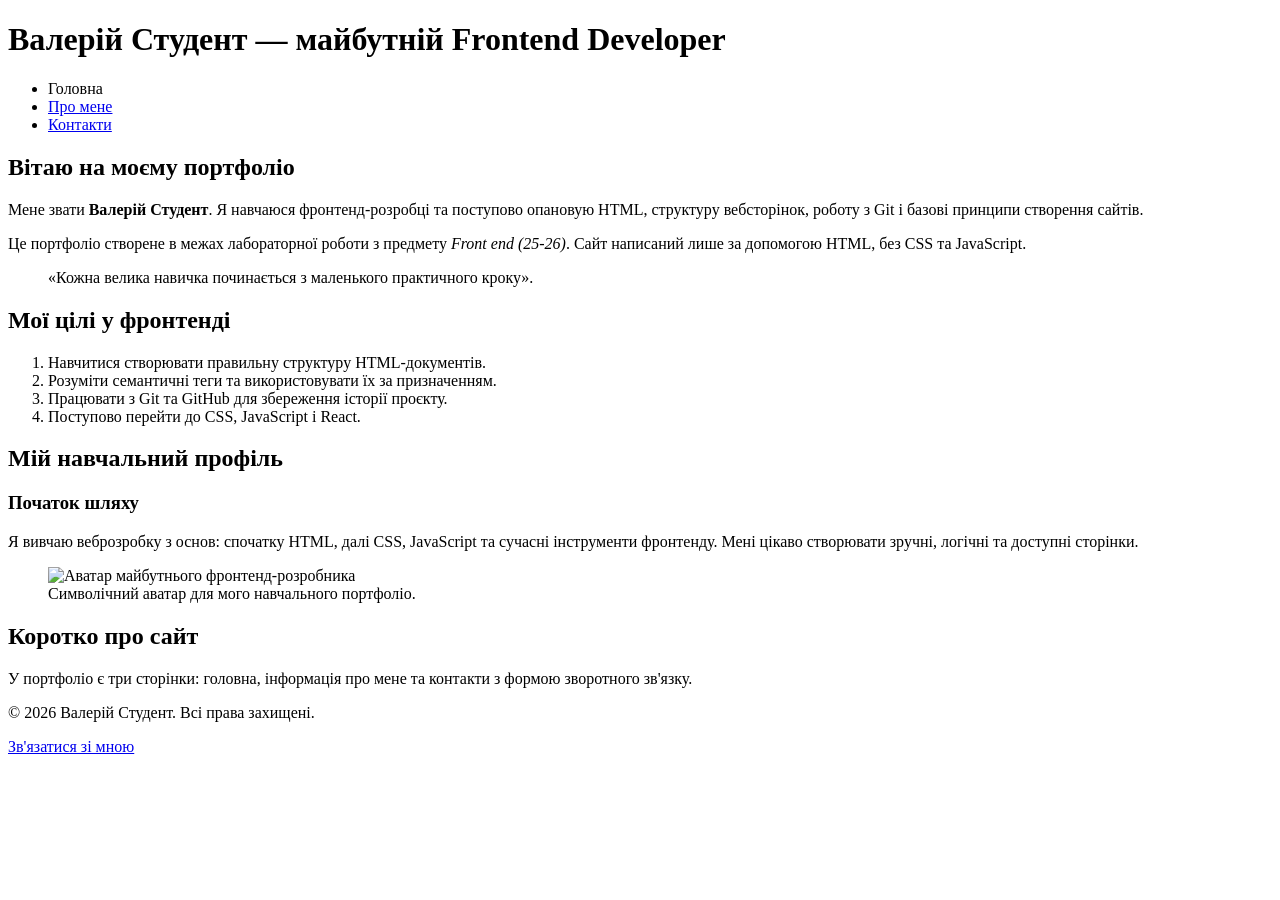
==== index.html @ 38ce0a33 "feat: create home page structure" ====
<!DOCTYPE html>
<html lang="uk">
<head>
    <meta charset="UTF-8">
    <meta name="viewport" content="width=device-width, initial-scale=1.0">
    <meta name="description" content="Головна сторінка персонального портфоліо майбутнього фронтенд-розробника Валерія Студента.">
    <meta name="author" content="Валерій Студент">
    <title>Головна — Портфоліо Валерія Студента</title>
</head>
<body>
    <header>
        <h1>Валерій Студент — майбутній Frontend Developer</h1>
        <nav aria-label="Головна навігація">
            <ul>
                <li>Головна</li>
                <li><a href="about.html">Про мене</a></li>
                <li><a href="contacts.html">Контакти</a></li>
            </ul>
        </nav>
    </header>

    <main>
        <section>
            <h2>Вітаю на моєму портфоліо</h2>
            <p>
                Мене звати <strong>Валерій Студент</strong>. Я навчаюся фронтенд-розробці та поступово
                опановую HTML, структуру вебсторінок, роботу з Git і базові принципи створення сайтів.
            </p>
            <p>
                Це портфоліо створене в межах лабораторної роботи з предмету <em>Front end (25-26)</em>.
                Сайт написаний лише за допомогою HTML, без CSS та JavaScript.
            </p>
            <blockquote>
                <p>«Кожна велика навичка починається з маленького практичного кроку».</p>
            </blockquote>
        </section>

        <section>
            <h2>Мої цілі у фронтенді</h2>
            <ol>
                <li>Навчитися створювати правильну структуру HTML-документів.</li>
                <li>Розуміти семантичні теги та використовувати їх за призначенням.</li>
                <li>Працювати з Git та GitHub для збереження історії проєкту.</li>
                <li>Поступово перейти до CSS, JavaScript і React.</li>
            </ol>
        </section>

        <section>
            <h2>Мій навчальний профіль</h2>
            <article>
                <h3>Початок шляху</h3>
                <p>
                    Я вивчаю веброзробку з основ: спочатку HTML, далі CSS, JavaScript та сучасні
                    інструменти фронтенду. Мені цікаво створювати зручні, логічні та доступні сторінки.
                </p>
                <figure>
                    <img src="images/avatar.svg" alt="Аватар майбутнього фронтенд-розробника" width="320" height="240">
                    <figcaption>Символічний аватар для мого навчального портфоліо.</figcaption>
                </figure>
            </article>
        </section>

        <aside>
            <h2>Коротко про сайт</h2>
            <p>У портфоліо є три сторінки: головна, інформація про мене та контакти з формою зворотного зв'язку.</p>
        </aside>
    </main>

    <footer>
        <p>&copy; 2026 Валерій Студент. Всі права захищені.</p>
        <p><a href="contacts.html">Зв'язатися зі мною</a></p>
    </footer>
</body>
</html>
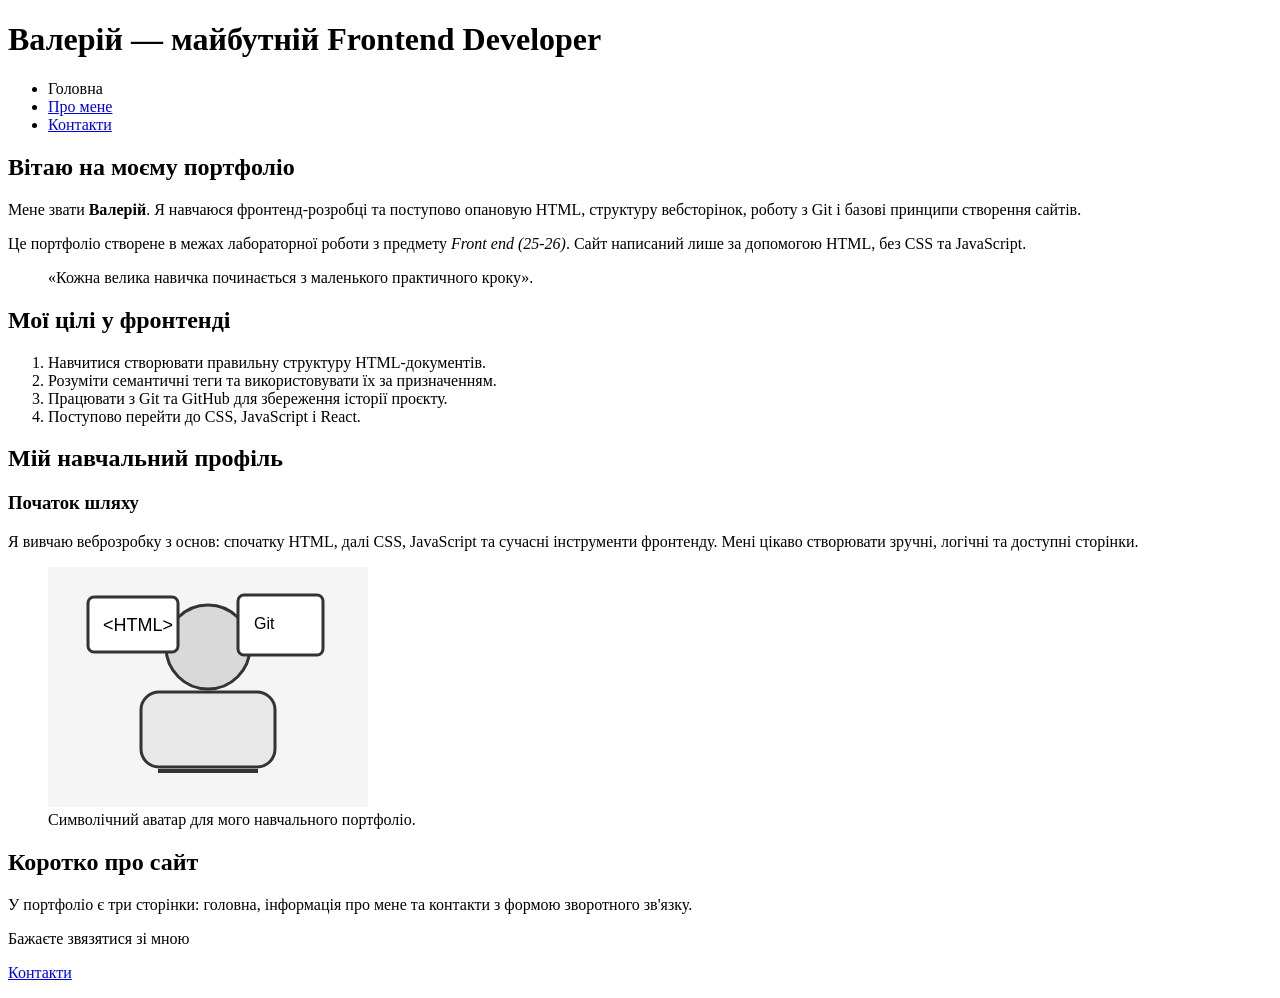
==== commit 026280a2: "fix: udate info" ====
--- a/index.html
+++ b/index.html
@@ -3,13 +3,13 @@
 <head>
     <meta charset="UTF-8">
     <meta name="viewport" content="width=device-width, initial-scale=1.0">
-    <meta name="description" content="Головна сторінка персонального портфоліо майбутнього фронтенд-розробника Валерія Студента.">
-    <meta name="author" content="Валерій Студент">
-    <title>Головна — Портфоліо Валерія Студента</title>
+    <meta name="description" content="Головна сторінка.">
+    <meta name="author" content="Валерій">
+    <title>Головна сторінка </title>
 </head>
 <body>
     <header>
-        <h1>Валерій Студент — майбутній Frontend Developer</h1>
+        <h1>Валерій  — майбутній Frontend Developer</h1>
         <nav aria-label="Головна навігація">
             <ul>
                 <li>Головна</li>
@@ -23,7 +23,7 @@
         <section>
             <h2>Вітаю на моєму портфоліо</h2>
             <p>
-                Мене звати <strong>Валерій Студент</strong>. Я навчаюся фронтенд-розробці та поступово
+                Мене звати <strong>Валерій</strong>. Я навчаюся фронтенд-розробці та поступово
                 опановую HTML, структуру вебсторінок, роботу з Git і базові принципи створення сайтів.
             </p>
             <p>
@@ -67,8 +67,8 @@
     </main>
 
     <footer>
-        <p>&copy; 2026 Валерій Студент. Всі права захищені.</p>
-        <p><a href="contacts.html">Зв'язатися зі мною</a></p>
+        <p>Бажаєте звязятися зі мною </p>
+        <p><a href="contacts.html">Контакти</a></p>
     </footer>
 </body>
 </html>
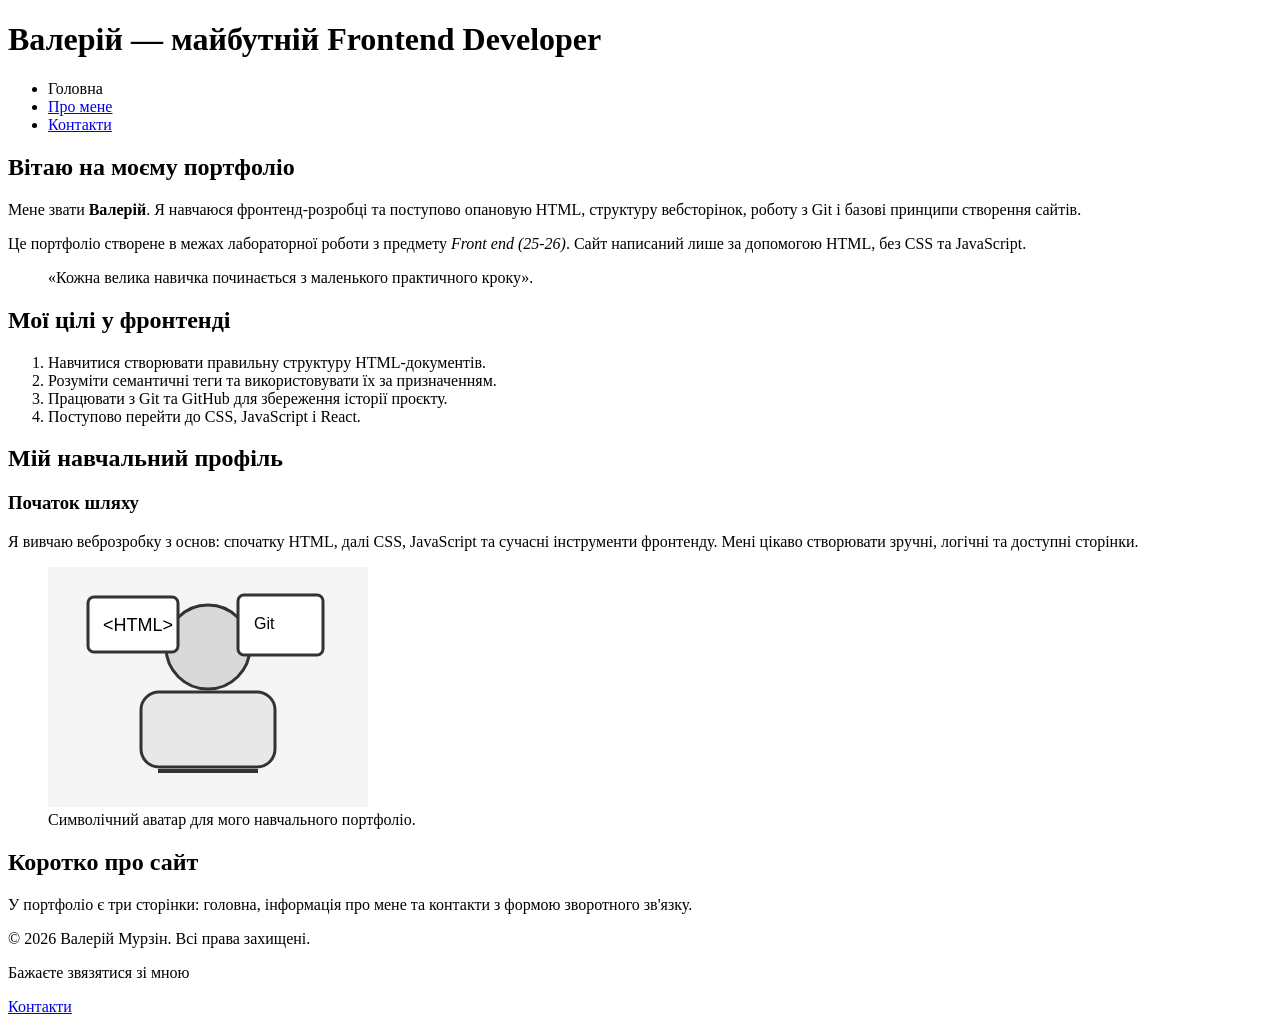
==== commit 6fbe6f84: "fix: update info" ====
--- a/index.html
+++ b/index.html
@@ -67,6 +67,7 @@
     </main>
 
     <footer>
+        <p>&copy; 2026 Валерій Мурзін. Всі права захищені.</p>
         <p>Бажаєте звязятися зі мною </p>
         <p><a href="contacts.html">Контакти</a></p>
     </footer>
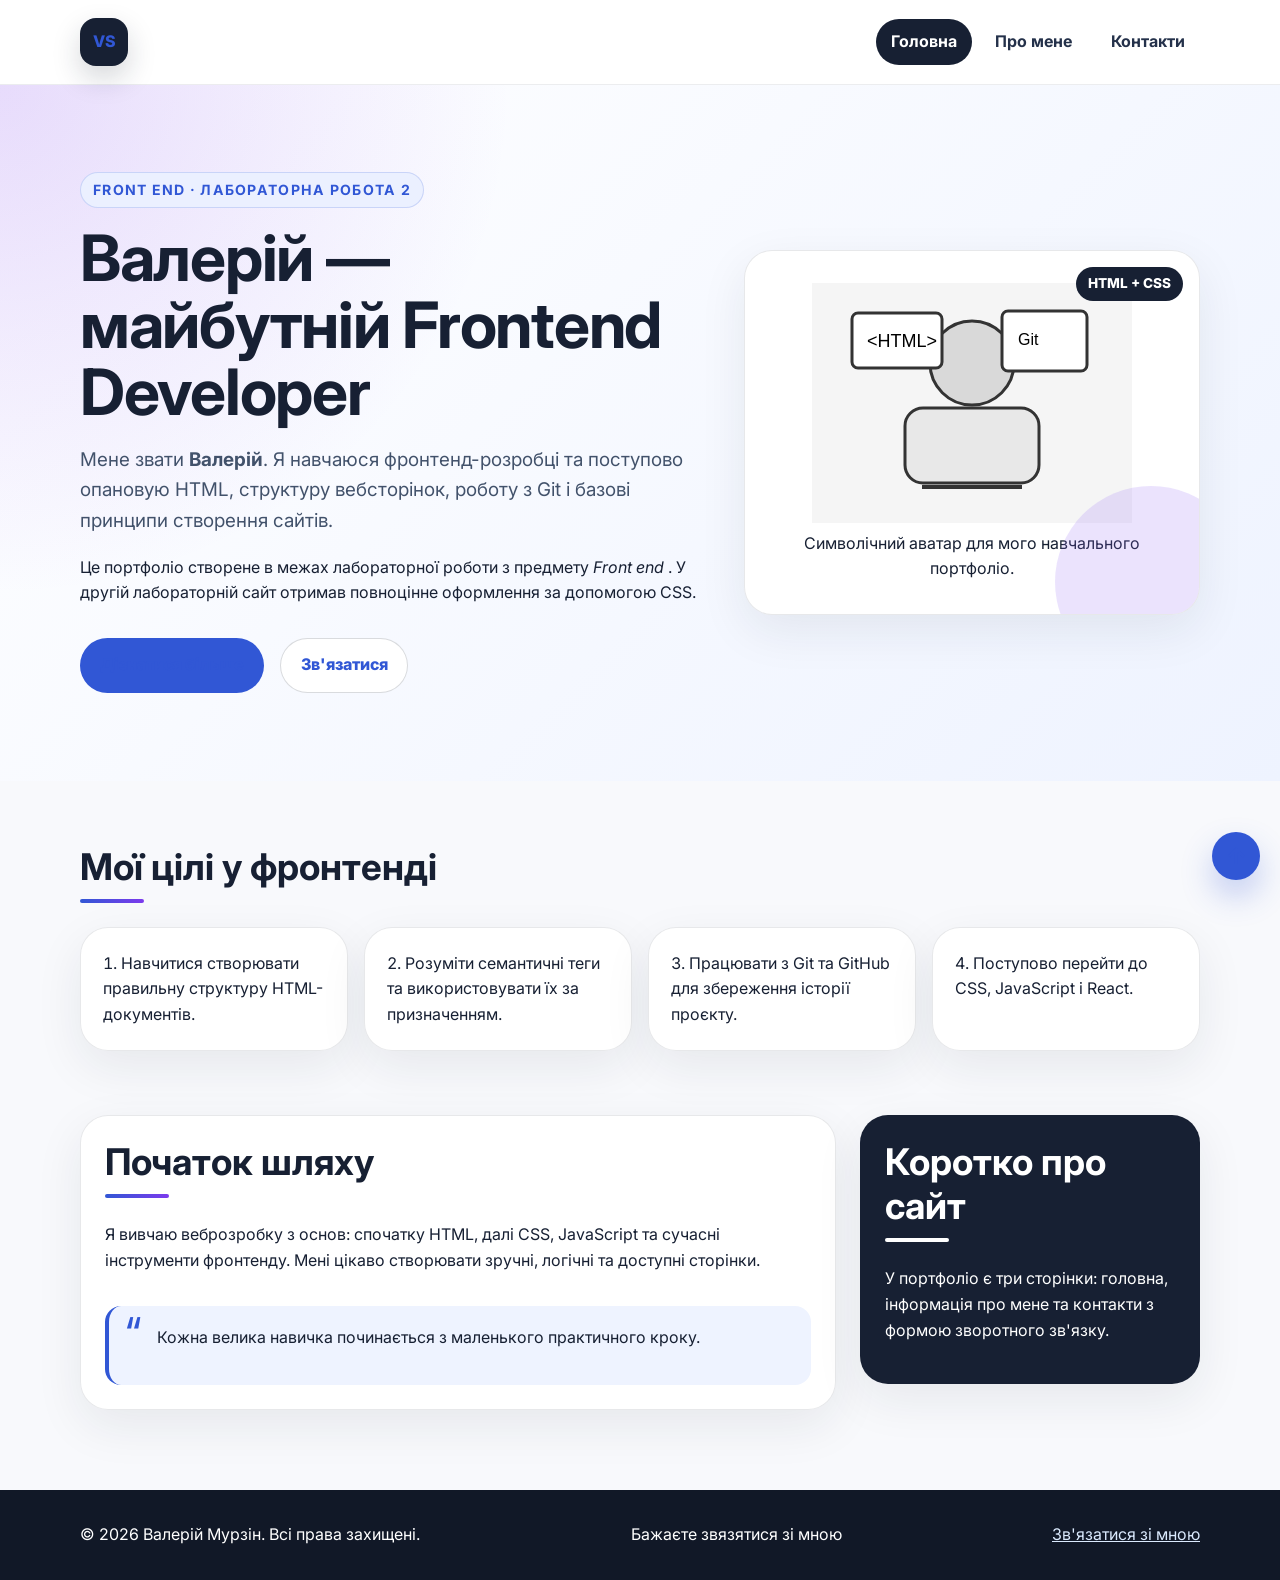
==== commit 07d338bb: "Labs2" ====
--- a/index.html
+++ b/index.html
@@ -5,71 +5,90 @@
     <meta name="viewport" content="width=device-width, initial-scale=1.0">
     <meta name="description" content="Головна сторінка.">
     <meta name="author" content="Валерій">
-    <title>Головна сторінка </title>
+    <link rel="preconnect" href="https://fonts.googleapis.com">
+    <link rel="preconnect" href="https://fonts.gstatic.com" crossorigin>
+    <link href="https://fonts.googleapis.com/css2?family=Inter:wght@400;500;600;700;800&display=swap" rel="stylesheet">
+    <link rel="stylesheet" href="styles.css">
+    <title>Головна сторінка</title>
 </head>
 <body>
-    <header>
-        <h1>Валерій  — майбутній Frontend Developer</h1>
-        <nav aria-label="Головна навігація">
-            <ul>
-                <li>Головна</li>
-                <li><a href="about.html">Про мене</a></li>
-                <li><a href="contacts.html">Контакти</a></li>
-            </ul>
-        </nav>
+    <header class="site-header">
+        <div class="container header-inner">
+            <a class="logo" href="index.html" aria-label="На головну сторінку">VS</a>
+            <nav class="main-nav" aria-label="Головна навігація">
+                <ul class="nav-menu">
+                    <li><span class="nav-link current">Головна</span></li>
+                    <li><a class="nav-link" href="about.html">Про мене</a></li>
+                    <li><a class="nav-link" href="contacts.html">Контакти</a></li>
+                </ul>
+            </nav>
+        </div>
     </header>
 
     <main>
-        <section>
-            <h2>Вітаю на моєму портфоліо</h2>
-            <p>
-                Мене звати <strong>Валерій</strong>. Я навчаюся фронтенд-розробці та поступово
-                опановую HTML, структуру вебсторінок, роботу з Git і базові принципи створення сайтів.
-            </p>
-            <p>
-                Це портфоліо створене в межах лабораторної роботи з предмету <em>Front end (25-26)</em>.
-                Сайт написаний лише за допомогою HTML, без CSS та JavaScript.
-            </p>
-            <blockquote>
-                <p>«Кожна велика навичка починається з маленького практичного кроку».</p>
-            </blockquote>
+        <section id="hero" class="hero-section section-large">
+            <div class="container hero-grid">
+                <article class="hero-content">
+                    <p class="eyebrow">Front end · Лабораторна робота 2</p>
+                    <h1>Валерій — майбутній Frontend Developer</h1>
+                    <p class="lead">
+                        Мене звати <strong>Валерій</strong>. Я навчаюся фронтенд-розробці та поступово
+                        опановую HTML, структуру вебсторінок, роботу з Git і базові принципи створення сайтів.
+                    <p>
+                        Це портфоліо створене в межах лабораторної роботи з предмету <em>Front end </em>.
+                        У другій лабораторній сайт отримав повноцінне оформлення за допомогою CSS.
+                    </p>
+                    <div class="hero-actions" aria-label="Основні дії">
+                        <a class="button primary-button" href="about.html">Дізнатися більше</a>
+                        <a class="button secondary-button" href="contacts.html">Зв'язатися</a>
+                    </div>
+                </article>
+
+                <figure class="profile-card">
+                    <span class="status-badge">HTML + CSS</span>
+                    <img src="images/avatar.svg" alt="Аватар майбутнього фронтенд-розробника" width="320" height="240">
+                    <figcaption>Символічний аватар для мого навчального портфоліо.</figcaption>
+                </figure>
+            </div>
         </section>
 
-        <section>
+        <section class="container content-section">
             <h2>Мої цілі у фронтенді</h2>
-            <ol>
-                <li>Навчитися створювати правильну структуру HTML-документів.</li>
-                <li>Розуміти семантичні теги та використовувати їх за призначенням.</li>
-                <li>Працювати з Git та GitHub для збереження історії проєкту.</li>
-                <li>Поступово перейти до CSS, JavaScript і React.</li>
+            <ol class="goal-list card-grid">
+                <li class="info-card">Навчитися створювати правильну структуру HTML-документів.</li>
+                <li class="info-card">Розуміти семантичні теги та використовувати їх за призначенням.</li>
+                <li class="info-card">Працювати з Git та GitHub для збереження історії проєкту.</li>
+                <li class="info-card">Поступово перейти до CSS, JavaScript і React.</li>
             </ol>
         </section>
 
-        <section>
-            <h2>Мій навчальний профіль</h2>
-            <article>
-                <h3>Початок шляху</h3>
+        <section class="container content-section split-section">
+            <article class="text-card">
+                <h2>Початок шляху</h2>
                 <p>
                     Я вивчаю веброзробку з основ: спочатку HTML, далі CSS, JavaScript та сучасні
                     інструменти фронтенду. Мені цікаво створювати зручні, логічні та доступні сторінки.
                 </p>
-                <figure>
-                    <img src="images/avatar.svg" alt="Аватар майбутнього фронтенд-розробника" width="320" height="240">
-                    <figcaption>Символічний аватар для мого навчального портфоліо.</figcaption>
-                </figure>
+                <blockquote>
+                    <p>Кожна велика навичка починається з маленького практичного кроку.</p>
+                </blockquote>
             </article>
+
+            <aside class="aside-card">
+                <h2>Коротко про сайт</h2>
+                <p>У портфоліо є три сторінки: головна, інформація про мене та контакти з формою зворотного зв'язку.</p>
+            </aside>
         </section>
-
-        <aside>
-            <h2>Коротко про сайт</h2>
-            <p>У портфоліо є три сторінки: головна, інформація про мене та контакти з формою зворотного зв'язку.</p>
-        </aside>
     </main>
 
-    <footer>
-        <p>&copy; 2026 Валерій Мурзін. Всі права захищені.</p>
-        <p>Бажаєте звязятися зі мною </p>
-        <p><a href="contacts.html">Контакти</a></p>
+     <a class="back-to-top" href="#top" aria-label="Повернутися нагору">↑</a>
+
+    <footer class="site-footer">
+        <div class="container footer-inner">
+            <p>&copy; 2026 Валерій Мурзін. Всі права захищені.</p>
+            <p>Бажаєте звязятися зі мною </p>
+            <p><a href="contacts.html">Зв'язатися зі мною</a></p>
+        </div>
     </footer>
 </body>
 </html>
--- a/styles.css
+++ b/styles.css
@@ -0,0 +1,623 @@
+/* ===== Загальні стилі ===== */
+*,
+*::before,
+*::after {
+    box-sizing: border-box;
+}
+
+html {
+    scroll-behavior: smooth;
+}
+
+body {
+    margin: 0;
+    padding: 0;
+    font-family: 'Inter', Arial, sans-serif;
+    font-size: 1rem;
+    line-height: 1.6;
+    color: #172033;
+    background: hsl(220, 40%, 98%);
+    padding-top: 5.25rem;
+}
+
+img,
+audio {
+    max-width: 100%;
+}
+
+a:link {
+    color: #3157d5;
+}
+
+a:visited {
+    color: #6b46c1;
+}
+
+a:hover {
+    color: rgb(34, 78, 197);
+}
+
+a:active {
+    color: hsl(12, 92%, 48%);
+}
+
+a:focus,
+button:focus,
+input:focus,
+select:focus,
+textarea:focus {
+    outline: 0.1875rem solid rgba(49, 87, 213, 0.28);
+    outline-offset: 0.1875rem;
+}
+
+h1,
+h2,
+h3,
+p {
+    margin-top: 0;
+}
+
+h1 {
+    max-width: 52rem;
+    margin-bottom: 1.25rem;
+    font-size: clamp(2.2rem, 5vw, 4.5rem);
+    line-height: 1.05;
+    letter-spacing: -0.08rem;
+}
+
+h2 {
+    position: relative;
+    margin-bottom: 1.5rem;
+    font-size: clamp(1.6rem, 3vw, 2.3rem);
+    line-height: 1.2;
+}
+
+h2::after {
+    content: "";
+    display: block;
+    width: 4rem;
+    height: 0.25rem;
+    margin-top: 0.65rem;
+    border-radius: 999px;
+    background: linear-gradient(90deg, #3157d5, #7c3aed);
+}
+
+h3 {
+    font-size: 1.25rem;
+}
+
+.container {
+    width: min(70rem, calc(100% - 2rem));
+    margin-inline: auto;
+}
+
+.section-large {
+    padding: 5.5rem 0;
+}
+
+.content-section {
+    margin-top: 4rem;
+    margin-bottom: 4rem;
+}
+
+.narrow-text {
+    max-width: 44rem;
+}
+
+.lead {
+    font-size: 1.18rem;
+    color: #42526b;
+}
+
+.eyebrow {
+    display: inline-block;
+    margin-bottom: 1rem;
+    padding: 0.35rem 0.75rem;
+    border: 0.0625rem solid rgba(49, 87, 213, 0.18);
+    border-radius: 999px;
+    color: #3157d5;
+    background: rgb(235, 240, 255);
+    font-size: 0.88rem;
+    font-weight: 700;
+    text-transform: uppercase;
+    letter-spacing: 0.08rem;
+}
+
+/* ===== Хедер та навігація ===== */
+.site-header {
+    position: fixed;
+    top: 0;
+    left: 0;
+    right: 0;
+    z-index: 20;
+    background: rgba(255, 255, 255, 0.92);
+    border-bottom: 0.0625rem solid rgba(23, 32, 51, 0.08);
+    backdrop-filter: blur(1rem);
+}
+
+.header-inner {
+    display: flex;
+    align-items: center;
+    justify-content: space-between;
+    min-height: 5.25rem;
+    gap: 1.5rem;
+}
+
+.logo {
+    display: inline-grid;
+    place-items: center;
+    width: 3rem;
+    height: 3rem;
+    border-radius: 1rem;
+    color: #ffffff;
+    background: #172033;
+    font-weight: 800;
+    text-decoration: none;
+    box-shadow: 0 0.75rem 1.8rem rgba(23, 32, 51, 0.18);
+}
+
+.logo:visited,
+.logo:hover,
+.logo:active {
+    color: #ffffff;
+}
+
+.nav-menu {
+    display: flex;
+    flex-wrap: wrap;
+    gap: 0.5rem;
+    margin: 0;
+    padding: 0;
+    list-style: none;
+}
+
+.nav-menu > li {
+    display: inline-block;
+}
+
+nav ul li a {
+    text-decoration: none;
+}
+
+.nav-link {
+    display: inline-block;
+    padding: 0.65rem 0.95rem;
+    border-radius: 999px;
+    color: #24314a;
+    font-weight: 700;
+    text-decoration: none;
+}
+
+.nav-link:link,
+.nav-link:visited {
+    color: #24314a;
+}
+
+.nav-link:hover,
+.nav-link:focus {
+    color: #ffffff;
+    background: #3157d5;
+}
+
+.nav-link:active {
+    background: #173ea8;
+}
+
+.current {
+    color: #ffffff;
+    background: #172033;
+}
+
+/* ===== Головна секція ===== */
+.hero-section,
+.page-hero {
+    background:
+        radial-gradient(circle at top left, rgba(124, 58, 237, 0.18), transparent 32rem),
+        linear-gradient(135deg, #ffffff 0%, #eef3ff 100%);
+    overflow: hidden;
+}
+
+.hero-grid {
+    display: grid;
+    grid-template-columns: minmax(0, 1.15fr) minmax(17rem, 0.85fr);
+    align-items: center;
+    gap: 3rem;
+}
+
+.hero-actions {
+    display: flex;
+    flex-wrap: wrap;
+    gap: 1rem;
+    margin-top: 2rem;
+}
+
+.button,
+button {
+    display: inline-block;
+    padding: 0.85rem 1.2rem;
+    border: 0.0625rem solid transparent;
+    border-radius: 999px;
+    font: inherit;
+    font-weight: 800;
+    text-decoration: none;
+    cursor: pointer;
+    transition: transform 0.2s ease, background 0.2s ease, color 0.2s ease;
+}
+
+.primary-button,
+button[type="submit"] {
+    color: #ffffff;
+    background: #3157d5;
+}
+
+.primary-button:visited,
+.primary-button:hover,
+button[type="submit"]:hover {
+    color: #ffffff;
+    background: #2447b8;
+    transform: translateY(-0.125rem);
+}
+
+.secondary-button,
+.button-muted,
+button[type="reset"] {
+    color: #172033;
+    background: #ffffff;
+    border-color: rgba(23, 32, 51, 0.16);
+}
+
+.secondary-button:visited,
+.secondary-button:hover,
+button[type="reset"]:hover {
+    color: #172033;
+    background: #eef3ff;
+}
+
+.profile-card,
+.info-card,
+.text-card,
+.aside-card,
+.media-card,
+.contact-card,
+.contact-form {
+    border: 0.0625rem solid rgba(23, 32, 51, 0.1);
+    border-radius: 1.75rem;
+    background: rgba(255, 255, 255, 0.94);
+    box-shadow: 0 1rem 3rem rgba(23, 32, 51, 0.08);
+}
+
+.profile-card {
+    position: relative;
+    margin: 0;
+    padding: 2rem;
+    text-align: center;
+    overflow: hidden;
+}
+
+.profile-card::before {
+    content: "";
+    position: absolute;
+    inset: auto -3rem -4rem auto;
+    width: 12rem;
+    height: 12rem;
+    border-radius: 50%;
+    background: hsl(258, 88%, 68%);
+    opacity: 0.18;
+}
+
+.status-badge {
+    position: absolute;
+    top: 1rem;
+    right: 1rem;
+    z-index: 2;
+    padding: 0.4rem 0.75rem;
+    border-radius: 999px;
+    color: #ffffff;
+    background: #172033;
+    font-size: 0.85rem;
+    font-weight: 800;
+}
+
+.card-grid {
+    display: grid;
+    grid-template-columns: repeat(4, minmax(0, 1fr));
+    gap: 1rem;
+    padding-left: 0;
+    list-style-position: inside;
+}
+
+.info-card {
+    padding: 1.4rem;
+}
+
+.split-section,
+.contact-layout,
+.media-grid {
+    display: grid;
+    grid-template-columns: minmax(0, 1fr) minmax(17rem, 0.45fr);
+    gap: 1.5rem;
+}
+
+.text-card,
+.aside-card,
+.media-card,
+.contact-card,
+.contact-form {
+    padding: 1.5rem;
+}
+
+.aside-card {
+    align-self: start;
+    background: #172033;
+    color: #ffffff;
+}
+
+.aside-card h2::after {
+    background: #ffffff;
+}
+
+.accent-card {
+    background: linear-gradient(135deg, #3157d5, #7c3aed);
+}
+
+blockquote {
+    position: relative;
+    margin: 2rem 0 0;
+    padding: 1.2rem 1.4rem 1.2rem 3rem;
+    border-left: 0.25rem solid #3157d5;
+    border-radius: 1rem;
+    background: #eef3ff;
+}
+
+blockquote::before {
+    content: "“";
+    position: absolute;
+    top: 0.35rem;
+    left: 1rem;
+    color: #3157d5;
+    font-size: 3rem;
+    line-height: 1;
+}
+
+/* ===== Списки та мультимедіа ===== */
+.check-list {
+    padding-left: 0;
+    list-style: none;
+}
+
+.check-list li {
+    position: relative;
+    padding-left: 1.9rem;
+    margin-bottom: 0.65rem;
+}
+
+.check-list li::before {
+    content: "✓";
+    position: absolute;
+    left: 0;
+    color: #3157d5;
+    font-weight: 800;
+}
+
+.scroll-box {
+    max-height: 23rem;
+    overflow-y: auto;
+}
+
+.media-grid {
+    grid-template-columns: repeat(3, minmax(0, 1fr));
+}
+
+.image-card {
+    overflow: hidden;
+}
+
+.image-card img {
+    display: block;
+    width: 100%;
+    border-radius: 1.2rem;
+}
+
+.term-list dt {
+    font-weight: 800;
+    color: #172033;
+}
+
+.term-list dd {
+    margin: 0 0 1rem;
+    color: #53627a;
+}
+
+/* ===== Таблиця ===== */
+.table-wrapper {
+    width: 100%;
+    overflow-x: auto;
+    border-radius: 1.25rem;
+    box-shadow: 0 1rem 3rem rgba(23, 32, 51, 0.08);
+}
+
+.skills-table {
+    width: 100%;
+    min-width: 42rem;
+    border-collapse: collapse;
+    background: #ffffff;
+}
+
+.skills-table caption {
+    padding: 1rem;
+    font-weight: 800;
+    text-align: left;
+    background: #eef3ff;
+}
+
+.skills-table th,
+.skills-table td {
+    padding: 1rem;
+    border: 0.0625rem solid rgba(23, 32, 51, 0.12);
+    text-align: left;
+}
+
+.skills-table th {
+    color: #ffffff;
+    background: #172033;
+    font-weight: 800;
+}
+
+.skills-table tbody tr:nth-child(even) {
+    background: hsl(223, 100%, 97%);
+}
+
+.skills-table tbody tr:hover {
+    background: rgb(235, 240, 255);
+}
+
+/* ===== Форма ===== */
+.contact-layout {
+    grid-template-columns: minmax(0, 1fr) minmax(17rem, 0.5fr);
+}
+
+address {
+    font-style: normal;
+}
+
+.contact-form {
+    max-width: 52rem;
+}
+
+fieldset {
+    margin: 0 0 1.5rem;
+    padding: 1.25rem;
+    border: 0.0625rem solid rgba(23, 32, 51, 0.14);
+    border-radius: 1.25rem;
+}
+
+legend,
+.form-label,
+label {
+    font-weight: 700;
+}
+
+.form-group {
+    margin-bottom: 1rem;
+}
+
+input[type="text"],
+input[type="email"],
+textarea,
+select {
+    width: 100%;
+    margin-top: 0.4rem;
+    padding: 0.85rem 1rem;
+    border: 0.0625rem solid rgba(23, 32, 51, 0.2);
+    border-radius: 0.9rem;
+    color: #172033;
+    background: #ffffff;
+    font: inherit;
+}
+
+input[type="text"]:focus,
+input[type="email"]:focus,
+textarea:focus,
+select:focus {
+    border-color: #3157d5;
+    box-shadow: 0 0 0 0.25rem rgba(49, 87, 213, 0.12);
+}
+
+input[type="radio"],
+input[type="checkbox"] {
+    width: 1rem;
+    height: 1rem;
+    accent-color: #3157d5;
+}
+
+.choice-label,
+.consent-label {
+    display: flex;
+    align-items: center;
+    gap: 0.6rem;
+    margin-bottom: 0.6rem;
+    font-weight: 500;
+}
+
+.form-actions {
+    display: flex;
+    flex-wrap: wrap;
+    gap: 0.75rem;
+}
+
+/* ===== Футер ===== */
+.site-footer {
+    margin-top: 5rem;
+    padding: 2rem 0;
+    color: #ffffff;
+    background: #111827;
+}
+
+.footer-inner {
+    display: flex;
+    align-items: center;
+    justify-content: space-between;
+    gap: 1rem;
+}
+
+.site-footer p {
+    margin-bottom: 0;
+}
+
+.site-footer a:link,
+.site-footer a:visited {
+    color: #dbeafe;
+}
+
+.back-to-top {
+    position: fixed;
+    right: 1.25rem;
+    bottom: 1.25rem;
+    z-index: 15;
+    display: inline-grid;
+    place-items: center;
+    width: 3rem;
+    height: 3rem;
+    border-radius: 50%;
+    color: #ffffff;
+    background: #3157d5;
+    font-size: 1.4rem;
+    font-weight: 800;
+    text-decoration: none;
+    box-shadow: 0 1rem 2rem rgba(49, 87, 213, 0.28);
+}
+
+.back-to-top:visited,
+.back-to-top:hover,
+.back-to-top:active {
+    color: #ffffff;
+}
+
+.back-to-top:hover {
+    background: #2447b8;
+}
+
+/* ===== Адаптивність ===== */
+@media (max-width: 56rem) {
+    body {
+        padding-top: 7.5rem;
+    }
+
+    .header-inner,
+    .footer-inner {
+        align-items: flex-start;
+        flex-direction: column;
+    }
+
+    .hero-grid,
+    .split-section,
+    .contact-layout,
+    .media-grid,
+    .card-grid {
+        grid-template-columns: 1fr;
+    }
+
+    .section-large {
+        padding: 3.5rem 0;
+    }
+}
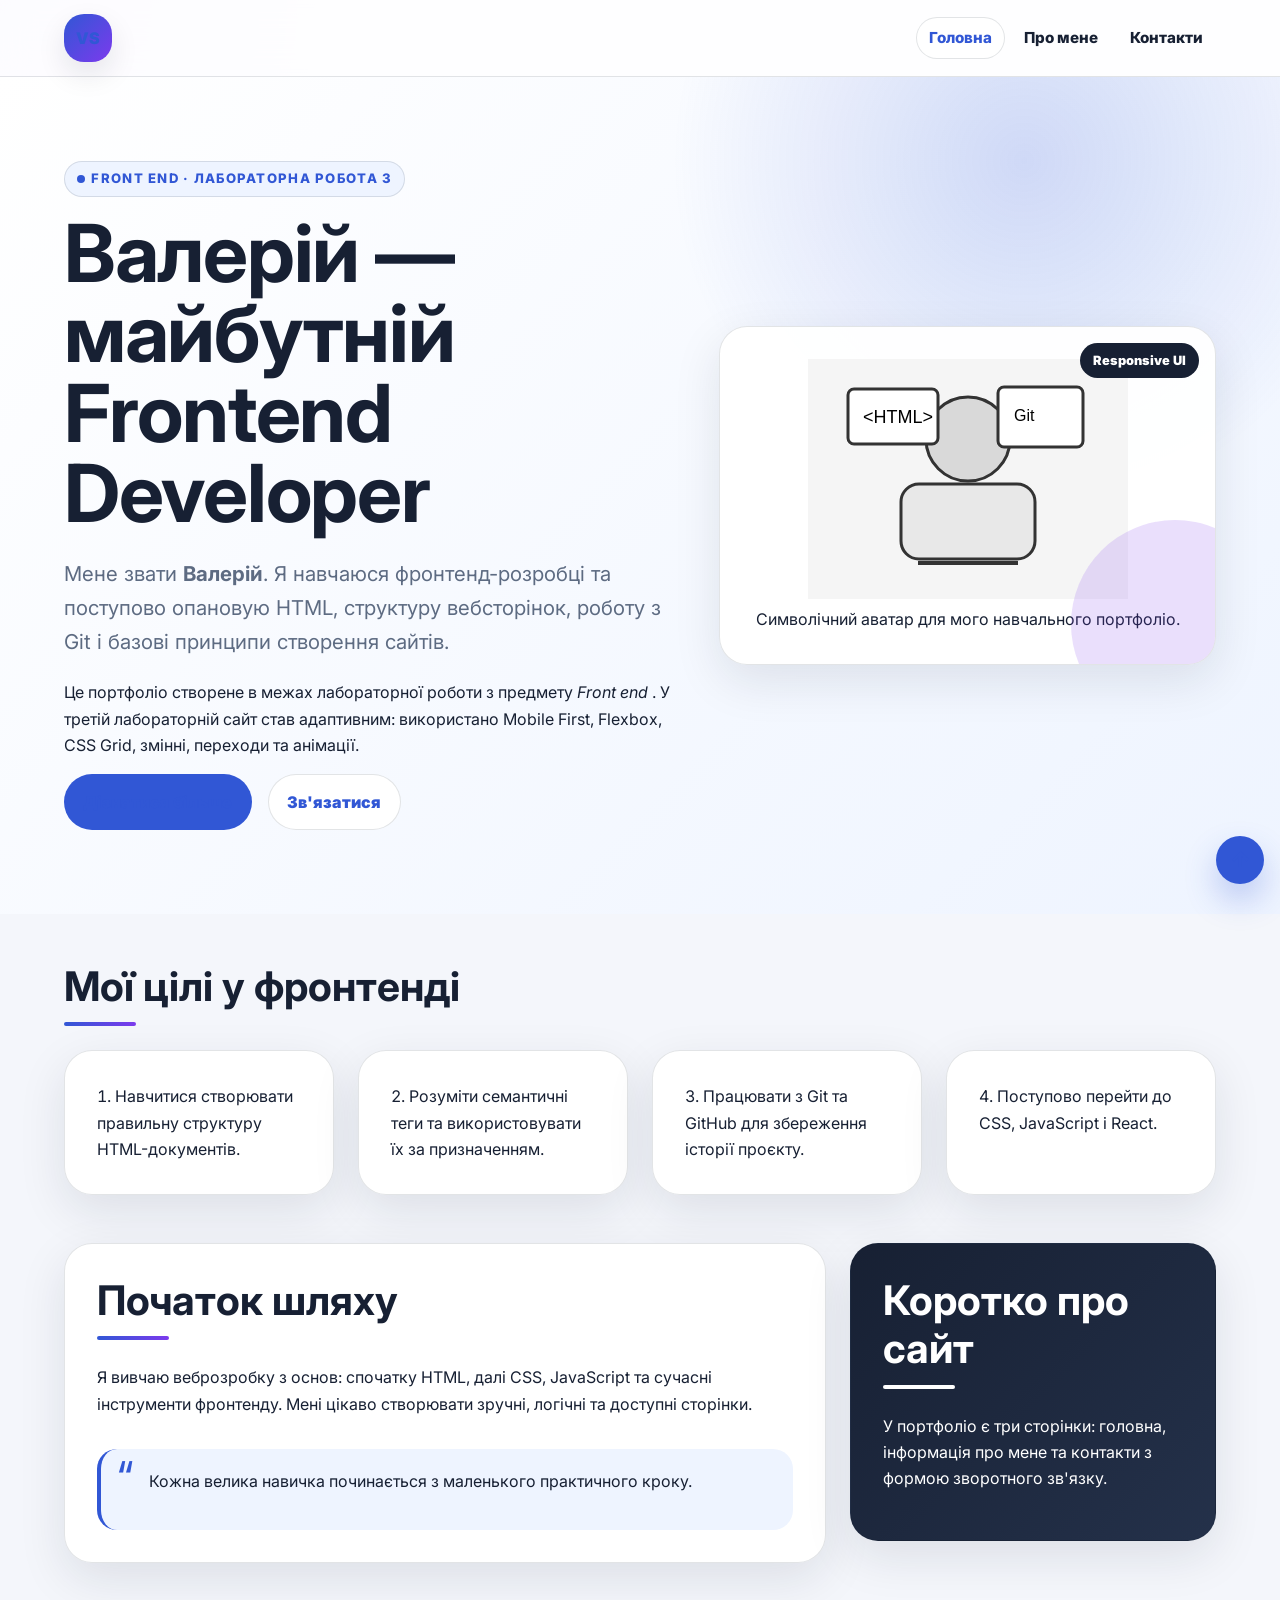
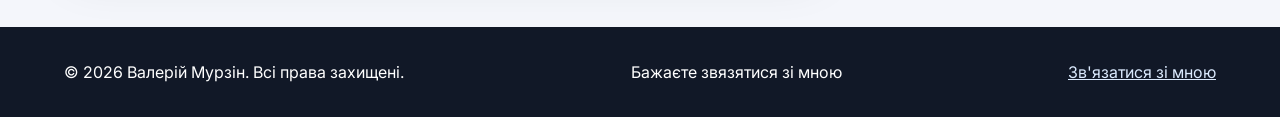
==== commit b7c01afb: "Labs 3" ====
--- a/index.html
+++ b/index.html
@@ -29,14 +29,14 @@
         <section id="hero" class="hero-section section-large">
             <div class="container hero-grid">
                 <article class="hero-content">
-                    <p class="eyebrow">Front end · Лабораторна робота 2</p>
+                    <p class="eyebrow">Front end · Лабораторна робота 3</p>
                     <h1>Валерій — майбутній Frontend Developer</h1>
                     <p class="lead">
                         Мене звати <strong>Валерій</strong>. Я навчаюся фронтенд-розробці та поступово
                         опановую HTML, структуру вебсторінок, роботу з Git і базові принципи створення сайтів.
                     <p>
                         Це портфоліо створене в межах лабораторної роботи з предмету <em>Front end </em>.
-                        У другій лабораторній сайт отримав повноцінне оформлення за допомогою CSS.
+                        У третій лабораторній сайт став адаптивним: використано Mobile First, Flexbox, CSS Grid, змінні, переходи та анімації.
                     </p>
                     <div class="hero-actions" aria-label="Основні дії">
                         <a class="button primary-button" href="about.html">Дізнатися більше</a>
@@ -45,7 +45,7 @@
                 </article>
 
                 <figure class="profile-card">
-                    <span class="status-badge">HTML + CSS</span>
+                    <span class="status-badge">Responsive UI</span>
                     <img src="images/avatar.svg" alt="Аватар майбутнього фронтенд-розробника" width="320" height="240">
                     <figcaption>Символічний аватар для мого навчального портфоліо.</figcaption>
                 </figure>
--- a/styles.css
+++ b/styles.css
@@ -1,4 +1,43 @@
-/* ===== Загальні стилі ===== */
+
+:root {
+    --font-main: 'Inter', Arial, sans-serif;
+    --color-bg: hsl(222, 44%, 97%);
+    --color-surface: #ffffff;
+    --color-surface-soft: #eef4ff;
+    --color-text: #172033;
+    --color-muted: #5d6b82;
+    --color-primary: #3157d5;
+    --color-primary-dark: #2447b8;
+    --color-secondary: #7c3aed;
+    --color-border: rgba(23, 32, 51, 0.12);
+    --color-shadow: rgba(23, 32, 51, 0.1);
+    --radius-sm: 0.85rem;
+    --radius-md: 1.25rem;
+    --radius-lg: 1.75rem;
+    --radius-full: 999px;
+    --space-xs: 0.5rem;
+    --space-sm: 0.75rem;
+    --space-md: 1rem;
+    --space-lg: 1.5rem;
+    --space-xl: 2rem;
+    --space-2xl: 3rem;
+    --container: 72rem;
+    --transition: 0.22s ease;
+}
+
+@media (prefers-color-scheme: dark) {
+    :root {
+        --color-bg: hsl(224, 34%, 10%);
+        --color-surface: #151d2e;
+        --color-surface-soft: #1d2940;
+        --color-text: #eef4ff;
+        --color-muted: #b8c4d9;
+        --color-border: rgba(238, 244, 255, 0.14);
+        --color-shadow: rgba(0, 0, 0, 0.34);
+    }
+}
+
+/* ===== Reset та загальні стилі ===== */
 *,
 *::before,
 *::after {
@@ -10,128 +49,144 @@
 }
 
 body {
+    min-width: 20rem;
     margin: 0;
     padding: 0;
-    font-family: 'Inter', Arial, sans-serif;
+    font-family: var(--font-main);
     font-size: 1rem;
-    line-height: 1.6;
-    color: #172033;
-    background: hsl(220, 40%, 98%);
-    padding-top: 5.25rem;
+    line-height: 1.65;
+    color: var(--color-text);
+    background:
+        radial-gradient(circle at top left, rgba(124, 58, 237, 0.12), transparent 26rem),
+        var(--color-bg);
 }
 
 img,
-audio {
+audio,
+video {
     max-width: 100%;
 }
 
-a:link {
-    color: #3157d5;
-}
-
-a:visited {
-    color: #6b46c1;
-}
-
-a:hover {
-    color: rgb(34, 78, 197);
-}
-
-a:active {
-    color: hsl(12, 92%, 48%);
-}
-
-a:focus,
-button:focus,
-input:focus,
-select:focus,
-textarea:focus {
-    outline: 0.1875rem solid rgba(49, 87, 213, 0.28);
-    outline-offset: 0.1875rem;
+img {
+    height: auto;
 }
 
 h1,
 h2,
 h3,
-p {
+p,
+figure {
     margin-top: 0;
 }
 
 h1 {
-    max-width: 52rem;
-    margin-bottom: 1.25rem;
-    font-size: clamp(2.2rem, 5vw, 4.5rem);
-    line-height: 1.05;
+    max-width: 54rem;
+    margin-bottom: var(--space-lg);
+    font-size: clamp(2.25rem, 9vw, 5rem);
+    line-height: 1;
     letter-spacing: -0.08rem;
 }
 
 h2 {
     position: relative;
-    margin-bottom: 1.5rem;
-    font-size: clamp(1.6rem, 3vw, 2.3rem);
-    line-height: 1.2;
+    margin-bottom: var(--space-lg);
+    font-size: clamp(1.45rem, 6vw, 2.55rem);
+    line-height: 1.18;
 }
 
 h2::after {
     content: "";
     display: block;
-    width: 4rem;
+    width: 4.5rem;
     height: 0.25rem;
-    margin-top: 0.65rem;
-    border-radius: 999px;
-    background: linear-gradient(90deg, #3157d5, #7c3aed);
+    margin-top: var(--space-sm);
+    border-radius: var(--radius-full);
+    background: linear-gradient(90deg, var(--color-primary), var(--color-secondary));
 }
 
 h3 {
-    font-size: 1.25rem;
+    font-size: 1.2rem;
+    line-height: 1.25;
+}
+
+a:link {
+    color: var(--color-primary);
+}
+
+a:visited {
+    color: var(--color-secondary);
+}
+
+a:hover {
+    color: var(--color-primary-dark);
+}
+
+a:active {
+    color: hsl(12, 92%, 48%);
+}
+
+a:focus-visible,
+button:focus-visible,
+input:focus-visible,
+select:focus-visible,
+textarea:focus-visible {
+    outline: 0.2rem solid rgba(49, 87, 213, 0.32);
+    outline-offset: 0.18rem;
 }
 
 .container {
-    width: min(70rem, calc(100% - 2rem));
+    width: min(var(--container), calc(100% - 2rem));
     margin-inline: auto;
 }
 
 .section-large {
-    padding: 5.5rem 0;
+    padding: 3.5rem 0;
 }
 
 .content-section {
-    margin-top: 4rem;
-    margin-bottom: 4rem;
+    margin-block: 3rem;
 }
 
 .narrow-text {
-    max-width: 44rem;
+    max-width: 46rem;
 }
 
 .lead {
-    font-size: 1.18rem;
-    color: #42526b;
+    font-size: clamp(1.05rem, 3.2vw, 1.28rem);
+    color: var(--color-muted);
 }
 
 .eyebrow {
-    display: inline-block;
-    margin-bottom: 1rem;
-    padding: 0.35rem 0.75rem;
-    border: 0.0625rem solid rgba(49, 87, 213, 0.18);
-    border-radius: 999px;
-    color: #3157d5;
-    background: rgb(235, 240, 255);
-    font-size: 0.88rem;
-    font-weight: 700;
+    display: inline-flex;
+    align-items: center;
+    gap: 0.4rem;
+    margin-bottom: var(--space-md);
+    padding: 0.4rem 0.75rem;
+    border: 0.0625rem solid var(--color-border);
+    border-radius: var(--radius-full);
+    color: var(--color-primary);
+    background: var(--color-surface-soft);
+    font-size: 0.82rem;
+    font-weight: 800;
+    letter-spacing: 0.08rem;
     text-transform: uppercase;
-    letter-spacing: 0.08rem;
-}
-
-/* ===== Хедер та навігація ===== */
+}
+
+.eyebrow::before {
+    content: "";
+    width: 0.5rem;
+    height: 0.5rem;
+    border-radius: 50%;
+    background: var(--color-primary);
+}
+
+/* ===== Хедер та Flexbox-навігація ===== */
 .site-header {
-    position: fixed;
+    position: sticky;
     top: 0;
-    left: 0;
-    right: 0;
-    z-index: 20;
-    background: rgba(255, 255, 255, 0.92);
-    border-bottom: 0.0625rem solid rgba(23, 32, 51, 0.08);
+    z-index: 30;
+    border-bottom: 0.0625rem solid var(--color-border);
+    background: color-mix(in srgb, var(--color-surface) 88%, transparent);
     backdrop-filter: blur(1rem);
 }
 
@@ -139,21 +194,24 @@
     display: flex;
     align-items: center;
     justify-content: space-between;
-    min-height: 5.25rem;
-    gap: 1.5rem;
+    gap: var(--space-md);
+    min-height: 4.75rem;
+    padding-block: var(--space-sm);
 }
 
 .logo {
     display: inline-grid;
     place-items: center;
+    flex: 0 0 auto;
     width: 3rem;
     height: 3rem;
-    border-radius: 1rem;
-    color: #ffffff;
-    background: #172033;
-    font-weight: 800;
+    border-radius: var(--radius-md);
+    color: #ffffff;
+    background: linear-gradient(135deg, var(--color-primary), var(--color-secondary));
+    font-weight: 900;
     text-decoration: none;
-    box-shadow: 0 0.75rem 1.8rem rgba(23, 32, 51, 0.18);
+    box-shadow: 0 0.75rem 1.8rem var(--color-shadow);
+    transition: transform var(--transition), box-shadow var(--transition);
 }
 
 .logo:visited,
@@ -162,17 +220,23 @@
     color: #ffffff;
 }
 
+.logo:hover {
+    transform: translateY(-0.12rem) rotate(-2deg);
+    box-shadow: 0 1.1rem 2.2rem var(--color-shadow);
+}
+
 .nav-menu {
     display: flex;
     flex-wrap: wrap;
-    gap: 0.5rem;
+    justify-content: flex-end;
+    gap: 0.4rem;
     margin: 0;
     padding: 0;
     list-style: none;
 }
 
 .nav-menu > li {
-    display: inline-block;
+    display: inline-flex;
 }
 
 nav ul li a {
@@ -180,129 +244,162 @@
 }
 
 .nav-link {
-    display: inline-block;
-    padding: 0.65rem 0.95rem;
-    border-radius: 999px;
-    color: #24314a;
-    font-weight: 700;
+    display: inline-flex;
+    align-items: center;
+    min-height: 2.6rem;
+    padding: 0.55rem 0.8rem;
+    border-radius: var(--radius-full);
+    color: var(--color-text);
+    font-size: 0.95rem;
+    font-weight: 800;
     text-decoration: none;
+    transition: background var(--transition), color var(--transition), transform var(--transition);
 }
 
 .nav-link:link,
 .nav-link:visited {
-    color: #24314a;
+    color: var(--color-text);
 }
 
 .nav-link:hover,
-.nav-link:focus {
-    color: #ffffff;
-    background: #3157d5;
+.nav-link:focus-visible {
+    color: #ffffff;
+    background: var(--color-primary);
+    transform: translateY(-0.1rem);
 }
 
 .nav-link:active {
-    background: #173ea8;
+    background: var(--color-primary-dark);
+    transform: translateY(0);
 }
 
 .current {
-    color: #ffffff;
-    background: #172033;
-}
-
-/* ===== Головна секція ===== */
+    color: var(--color-primary);
+    background: #ffffff;
+    box-shadow: inset 0 0 0 0.0625rem var(--color-border);
+}
+
+.current:hover,
+.current:focus-visible {
+    color: #ffffff;
+    background: var(--color-primary);
+}
+
 .hero-section,
 .page-hero {
+    overflow: hidden;
     background:
-        radial-gradient(circle at top left, rgba(124, 58, 237, 0.18), transparent 32rem),
-        linear-gradient(135deg, #ffffff 0%, #eef3ff 100%);
-    overflow: hidden;
+        radial-gradient(circle at 80% 10%, rgba(49, 87, 213, 0.2), transparent 22rem),
+        linear-gradient(135deg, var(--color-surface) 0%, var(--color-surface-soft) 100%);
+}
+
+.hero-grid,
+.split-section,
+.contact-layout,
+.media-grid,
+.project-grid,
+.card-grid {
+    display: grid;
+    gap: var(--space-lg);
 }
 
 .hero-grid {
-    display: grid;
-    grid-template-columns: minmax(0, 1.15fr) minmax(17rem, 0.85fr);
     align-items: center;
-    gap: 3rem;
-}
-
-.hero-actions {
+}
+
+.hero-content {
+    animation: fade-up 0.7s ease both;
+}
+
+.hero-actions,
+.form-actions,
+.footer-inner,
+.stats-list {
     display: flex;
     flex-wrap: wrap;
-    gap: 1rem;
-    margin-top: 2rem;
+    gap: var(--space-md);
 }
 
 .button,
 button {
-    display: inline-block;
-    padding: 0.85rem 1.2rem;
+    display: inline-flex;
+    align-items: center;
+    justify-content: center;
+    min-height: 2.9rem;
+    padding: 0.85rem 1.15rem;
     border: 0.0625rem solid transparent;
-    border-radius: 999px;
+    border-radius: var(--radius-full);
     font: inherit;
-    font-weight: 800;
+    font-weight: 900;
     text-decoration: none;
     cursor: pointer;
-    transition: transform 0.2s ease, background 0.2s ease, color 0.2s ease;
+    transition: transform var(--transition), background var(--transition), color var(--transition), border-color var(--transition);
 }
 
 .primary-button,
 button[type="submit"] {
     color: #ffffff;
-    background: #3157d5;
+    background: var(--color-primary);
 }
 
 .primary-button:visited,
 .primary-button:hover,
 button[type="submit"]:hover {
     color: #ffffff;
-    background: #2447b8;
-    transform: translateY(-0.125rem);
+    background: var(--color-primary-dark);
+    transform: translateY(-0.15rem);
 }
 
 .secondary-button,
 .button-muted,
 button[type="reset"] {
-    color: #172033;
-    background: #ffffff;
-    border-color: rgba(23, 32, 51, 0.16);
+    color: var(--color-text);
+    background: var(--color-surface);
+    border-color: var(--color-border);
 }
 
 .secondary-button:visited,
 .secondary-button:hover,
 button[type="reset"]:hover {
-    color: #172033;
-    background: #eef3ff;
-}
-
+    color: var(--color-text);
+    background: var(--color-surface-soft);
+}
+
+/* ===== Картки, анімації та позиціонування ===== */
 .profile-card,
 .info-card,
 .text-card,
 .aside-card,
 .media-card,
 .contact-card,
-.contact-form {
-    border: 0.0625rem solid rgba(23, 32, 51, 0.1);
-    border-radius: 1.75rem;
-    background: rgba(255, 255, 255, 0.94);
-    box-shadow: 0 1rem 3rem rgba(23, 32, 51, 0.08);
+.contact-form,
+.project-card,
+.theme-card {
+    border: 0.0625rem solid var(--color-border);
+    border-radius: var(--radius-lg);
+    background: color-mix(in srgb, var(--color-surface) 94%, transparent);
+    box-shadow: 0 1rem 3rem var(--color-shadow);
 }
 
 .profile-card {
     position: relative;
     margin: 0;
-    padding: 2rem;
+    padding: var(--space-xl);
     text-align: center;
     overflow: hidden;
+    animation: float-card 4s ease-in-out infinite;
 }
 
 .profile-card::before {
     content: "";
     position: absolute;
-    inset: auto -3rem -4rem auto;
-    width: 12rem;
-    height: 12rem;
+    right: -4rem;
+    bottom: -4rem;
+    width: 13rem;
+    height: 13rem;
     border-radius: 50%;
-    background: hsl(258, 88%, 68%);
-    opacity: 0.18;
+    background: var(--color-secondary);
+    opacity: 0.16;
 }
 
 .status-badge {
@@ -310,46 +407,48 @@
     top: 1rem;
     right: 1rem;
     z-index: 2;
-    padding: 0.4rem 0.75rem;
-    border-radius: 999px;
-    color: #ffffff;
-    background: #172033;
-    font-size: 0.85rem;
-    font-weight: 800;
+    padding: 0.45rem 0.8rem;
+    border-radius: var(--radius-full);
+    color: #ffffff;
+    background: var(--color-text);
+    font-size: 0.8rem;
+    font-weight: 900;
 }
 
 .card-grid {
-    display: grid;
-    grid-template-columns: repeat(4, minmax(0, 1fr));
-    gap: 1rem;
     padding-left: 0;
     list-style-position: inside;
 }
 
-.info-card {
-    padding: 1.4rem;
-}
-
-.split-section,
-.contact-layout,
-.media-grid {
-    display: grid;
-    grid-template-columns: minmax(0, 1fr) minmax(17rem, 0.45fr);
-    gap: 1.5rem;
-}
-
+.info-card,
 .text-card,
 .aside-card,
 .media-card,
 .contact-card,
-.contact-form {
-    padding: 1.5rem;
+.contact-form,
+.project-card,
+.theme-card {
+    padding: var(--space-lg);
+}
+
+.info-card,
+.project-card,
+.media-card {
+    transition: transform var(--transition), box-shadow var(--transition), border-color var(--transition);
+}
+
+.info-card:hover,
+.project-card:hover,
+.media-card:hover {
+    border-color: color-mix(in srgb, var(--color-primary) 42%, var(--color-border));
+    transform: translateY(-0.25rem);
+    box-shadow: 0 1.35rem 3.5rem var(--color-shadow);
 }
 
 .aside-card {
     align-self: start;
-    background: #172033;
-    color: #ffffff;
+    color: #ffffff;
+    background: linear-gradient(135deg, #172033, #24314a);
 }
 
 .aside-card h2::after {
@@ -357,16 +456,43 @@
 }
 
 .accent-card {
-    background: linear-gradient(135deg, #3157d5, #7c3aed);
+    background: linear-gradient(135deg, var(--color-primary), var(--color-secondary));
+}
+
+.project-card {
+    position: relative;
+    overflow: hidden;
+}
+
+.project-card::after {
+    content: "";
+    position: absolute;
+    inset: auto -2.5rem -2.5rem auto;
+    width: 8rem;
+    height: 8rem;
+    border-radius: 50%;
+    background: var(--color-primary);
+    opacity: 0.1;
+}
+
+.project-tag {
+    display: inline-flex;
+    margin-bottom: var(--space-sm);
+    padding: 0.25rem 0.65rem;
+    border-radius: var(--radius-full);
+    color: var(--color-primary);
+    background: var(--color-surface-soft);
+    font-size: 0.82rem;
+    font-weight: 800;
 }
 
 blockquote {
     position: relative;
-    margin: 2rem 0 0;
-    padding: 1.2rem 1.4rem 1.2rem 3rem;
-    border-left: 0.25rem solid #3157d5;
-    border-radius: 1rem;
-    background: #eef3ff;
+    margin: var(--space-xl) 0 0;
+    padding: 1.2rem 1.3rem 1.2rem 3rem;
+    border-left: 0.25rem solid var(--color-primary);
+    border-radius: var(--radius-md);
+    background: var(--color-surface-soft);
 }
 
 blockquote::before {
@@ -374,12 +500,12 @@
     position: absolute;
     top: 0.35rem;
     left: 1rem;
-    color: #3157d5;
+    color: var(--color-primary);
     font-size: 3rem;
     line-height: 1;
 }
 
-/* ===== Списки та мультимедіа ===== */
+
 .check-list {
     padding-left: 0;
     list-style: none;
@@ -387,25 +513,21 @@
 
 .check-list li {
     position: relative;
+    margin-bottom: 0.7rem;
     padding-left: 1.9rem;
-    margin-bottom: 0.65rem;
 }
 
 .check-list li::before {
     content: "✓";
     position: absolute;
     left: 0;
-    color: #3157d5;
-    font-weight: 800;
+    color: var(--color-primary);
+    font-weight: 900;
 }
 
 .scroll-box {
-    max-height: 23rem;
+    max-height: 24rem;
     overflow-y: auto;
-}
-
-.media-grid {
-    grid-template-columns: repeat(3, minmax(0, 1fr));
 }
 
 .image-card {
@@ -415,90 +537,111 @@
 .image-card img {
     display: block;
     width: 100%;
-    border-radius: 1.2rem;
+    border-radius: var(--radius-md);
 }
 
 .term-list dt {
-    font-weight: 800;
-    color: #172033;
+    font-weight: 900;
+    color: var(--color-text);
 }
 
 .term-list dd {
-    margin: 0 0 1rem;
-    color: #53627a;
-}
-
-/* ===== Таблиця ===== */
+    margin: 0 0 var(--space-md);
+    color: var(--color-muted);
+}
+
+.stats-list {
+    padding-left: 0;
+    list-style: none;
+}
+
+.stats-list li {
+    flex: 1 1 8rem;
+    padding: var(--space-md);
+    border: 0.0625rem solid var(--color-border);
+    border-radius: var(--radius-md);
+    background: var(--color-surface);
+}
+
+.stats-list strong {
+    display: block;
+    font-size: 1.6rem;
+    line-height: 1;
+}
+
+.theme-card {
+    --color-surface: #121a2a;
+    --color-surface-soft: #1e2a44;
+    --color-text: #eef4ff;
+    --color-muted: #c2cce0;
+    --color-border: rgba(238, 244, 255, 0.18);
+    color: var(--color-text);
+    background: var(--color-surface);
+}
+
+
 .table-wrapper {
     width: 100%;
     overflow-x: auto;
-    border-radius: 1.25rem;
-    box-shadow: 0 1rem 3rem rgba(23, 32, 51, 0.08);
+    border-radius: var(--radius-md);
+    box-shadow: 0 1rem 3rem var(--color-shadow);
 }
 
 .skills-table {
     width: 100%;
     min-width: 42rem;
     border-collapse: collapse;
-    background: #ffffff;
+    background: var(--color-surface);
 }
 
 .skills-table caption {
-    padding: 1rem;
-    font-weight: 800;
+    padding: var(--space-md);
+    font-weight: 900;
     text-align: left;
-    background: #eef3ff;
+    background: var(--color-surface-soft);
 }
 
 .skills-table th,
 .skills-table td {
-    padding: 1rem;
-    border: 0.0625rem solid rgba(23, 32, 51, 0.12);
+    padding: var(--space-md);
+    border: 0.0625rem solid var(--color-border);
     text-align: left;
 }
 
 .skills-table th {
     color: #ffffff;
     background: #172033;
-    font-weight: 800;
+    font-weight: 900;
 }
 
 .skills-table tbody tr:nth-child(even) {
-    background: hsl(223, 100%, 97%);
+    background: color-mix(in srgb, var(--color-surface-soft) 60%, transparent);
 }
 
 .skills-table tbody tr:hover {
     background: rgb(235, 240, 255);
 }
 
-/* ===== Форма ===== */
-.contact-layout {
-    grid-template-columns: minmax(0, 1fr) minmax(17rem, 0.5fr);
-}
 
 address {
     font-style: normal;
 }
 
-.contact-form {
-    max-width: 52rem;
-}
-
 fieldset {
-    margin: 0 0 1.5rem;
-    padding: 1.25rem;
-    border: 0.0625rem solid rgba(23, 32, 51, 0.14);
-    border-radius: 1.25rem;
+    margin: 0 0 var(--space-lg);
+    padding: var(--space-lg);
+    border: 0.0625rem solid var(--color-border);
+    border-radius: var(--radius-md);
 }
 
 legend,
 .form-label,
 label {
-    font-weight: 700;
+    font-weight: 800;
 }
 
 .form-group {
-    margin-bottom: 1rem;
+    margin-bottom: var(--space-md);
 }
 
 input[type="text"],
@@ -508,26 +651,27 @@
     width: 100%;
     margin-top: 0.4rem;
     padding: 0.85rem 1rem;
-    border: 0.0625rem solid rgba(23, 32, 51, 0.2);
-    border-radius: 0.9rem;
-    color: #172033;
-    background: #ffffff;
+    border: 0.0625rem solid var(--color-border);
+    border-radius: var(--radius-sm);
+    color: var(--color-text);
+    background: var(--color-surface);
     font: inherit;
+    transition: border-color var(--transition), box-shadow var(--transition), background var(--transition);
 }
 
 input[type="text"]:focus,
 input[type="email"]:focus,
 textarea:focus,
 select:focus {
-    border-color: #3157d5;
-    box-shadow: 0 0 0 0.25rem rgba(49, 87, 213, 0.12);
+    border-color: var(--color-primary);
+    box-shadow: 0 0 0 0.25rem rgba(49, 87, 213, 0.14);
 }
 
 input[type="radio"],
 input[type="checkbox"] {
     width: 1rem;
     height: 1rem;
-    accent-color: #3157d5;
+    accent-color: var(--color-primary);
 }
 
 .choice-label,
@@ -539,25 +683,21 @@
     font-weight: 500;
 }
 
-.form-actions {
-    display: flex;
-    flex-wrap: wrap;
-    gap: 0.75rem;
-}
-
-/* ===== Футер ===== */
+textarea {
+    resize: vertical;
+}
+
+
 .site-footer {
-    margin-top: 5rem;
-    padding: 2rem 0;
+    margin-top: 4rem;
+    padding: var(--space-xl) 0;
     color: #ffffff;
     background: #111827;
 }
 
 .footer-inner {
-    display: flex;
     align-items: center;
     justify-content: space-between;
-    gap: 1rem;
 }
 
 .site-footer p {
@@ -571,20 +711,21 @@
 
 .back-to-top {
     position: fixed;
-    right: 1.25rem;
-    bottom: 1.25rem;
-    z-index: 15;
+    right: 1rem;
+    bottom: 1rem;
+    z-index: 20;
     display: inline-grid;
     place-items: center;
     width: 3rem;
     height: 3rem;
     border-radius: 50%;
     color: #ffffff;
-    background: #3157d5;
-    font-size: 1.4rem;
-    font-weight: 800;
+    background: var(--color-primary);
+    font-size: 1.35rem;
+    font-weight: 900;
     text-decoration: none;
     box-shadow: 0 1rem 2rem rgba(49, 87, 213, 0.28);
+    transition: transform var(--transition), background var(--transition);
 }
 
 .back-to-top:visited,
@@ -594,30 +735,117 @@
 }
 
 .back-to-top:hover {
-    background: #2447b8;
-}
-
-/* ===== Адаптивність ===== */
-@media (max-width: 56rem) {
-    body {
-        padding-top: 7.5rem;
-    }
-
-    .header-inner,
-    .footer-inner {
+    background: var(--color-primary-dark);
+    transform: translateY(-0.2rem);
+}
+
+
+@keyframes fade-up {
+    from {
+        opacity: 0;
+        transform: translateY(1.2rem);
+    }
+    to {
+        opacity: 1;
+        transform: translateY(0);
+    }
+}
+
+@keyframes float-card {
+    0%,
+    100% {
+        transform: translateY(0);
+    }
+    50% {
+        transform: translateY(-0.45rem);
+    }
+}
+
+@media (prefers-reduced-motion: reduce) {
+    *,
+    *::before,
+    *::after {
+        scroll-behavior: auto;
+        animation-duration: 0.01ms;
+        animation-iteration-count: 1;
+        transition-duration: 0.01ms;
+    }
+}
+
+
+@media (max-width: 23rem) {
+    .container {
+        width: min(var(--container), calc(100% - 1rem));
+    }
+
+    .header-inner {
         align-items: flex-start;
         flex-direction: column;
     }
 
-    .hero-grid,
+    .nav-menu {
+        justify-content: flex-start;
+    }
+
+    .nav-link {
+        padding-inline: 0.68rem;
+        font-size: 0.88rem;
+    }
+}
+
+@media (min-width: 40rem) {
+    .card-grid {
+        grid-template-columns: repeat(2, minmax(0, 1fr));
+    }
+
+    .media-grid,
+    .project-grid {
+        grid-template-columns: repeat(2, minmax(0, 1fr));
+    }
+}
+
+@media (min-width: 56rem) {
+    .section-large {
+        padding: 5.25rem 0;
+    }
+
+    .hero-grid {
+        grid-template-columns: minmax(0, 1.1fr) minmax(20rem, 0.9fr);
+        gap: var(--space-2xl);
+    }
+
     .split-section,
-    .contact-layout,
+    .contact-layout {
+        grid-template-columns: minmax(0, 1fr) minmax(18rem, 0.48fr);
+    }
+
+    .card-grid {
+        grid-template-columns: repeat(4, minmax(0, 1fr));
+    }
+
     .media-grid,
-    .card-grid {
-        grid-template-columns: 1fr;
-    }
-
-    .section-large {
-        padding: 3.5rem 0;
-    }
-}
+    .project-grid {
+        grid-template-columns: repeat(3, minmax(0, 1fr));
+    }
+
+    .info-card,
+    .text-card,
+    .aside-card,
+    .media-card,
+    .contact-card,
+    .contact-form,
+    .project-card,
+    .theme-card {
+        padding: var(--space-xl);
+    }
+}
+
+@media (min-width: 90rem) {
+    :root {
+        --container: 78rem;
+    }
+
+    body {
+        font-size: 1.0625rem;
+    }
+}
